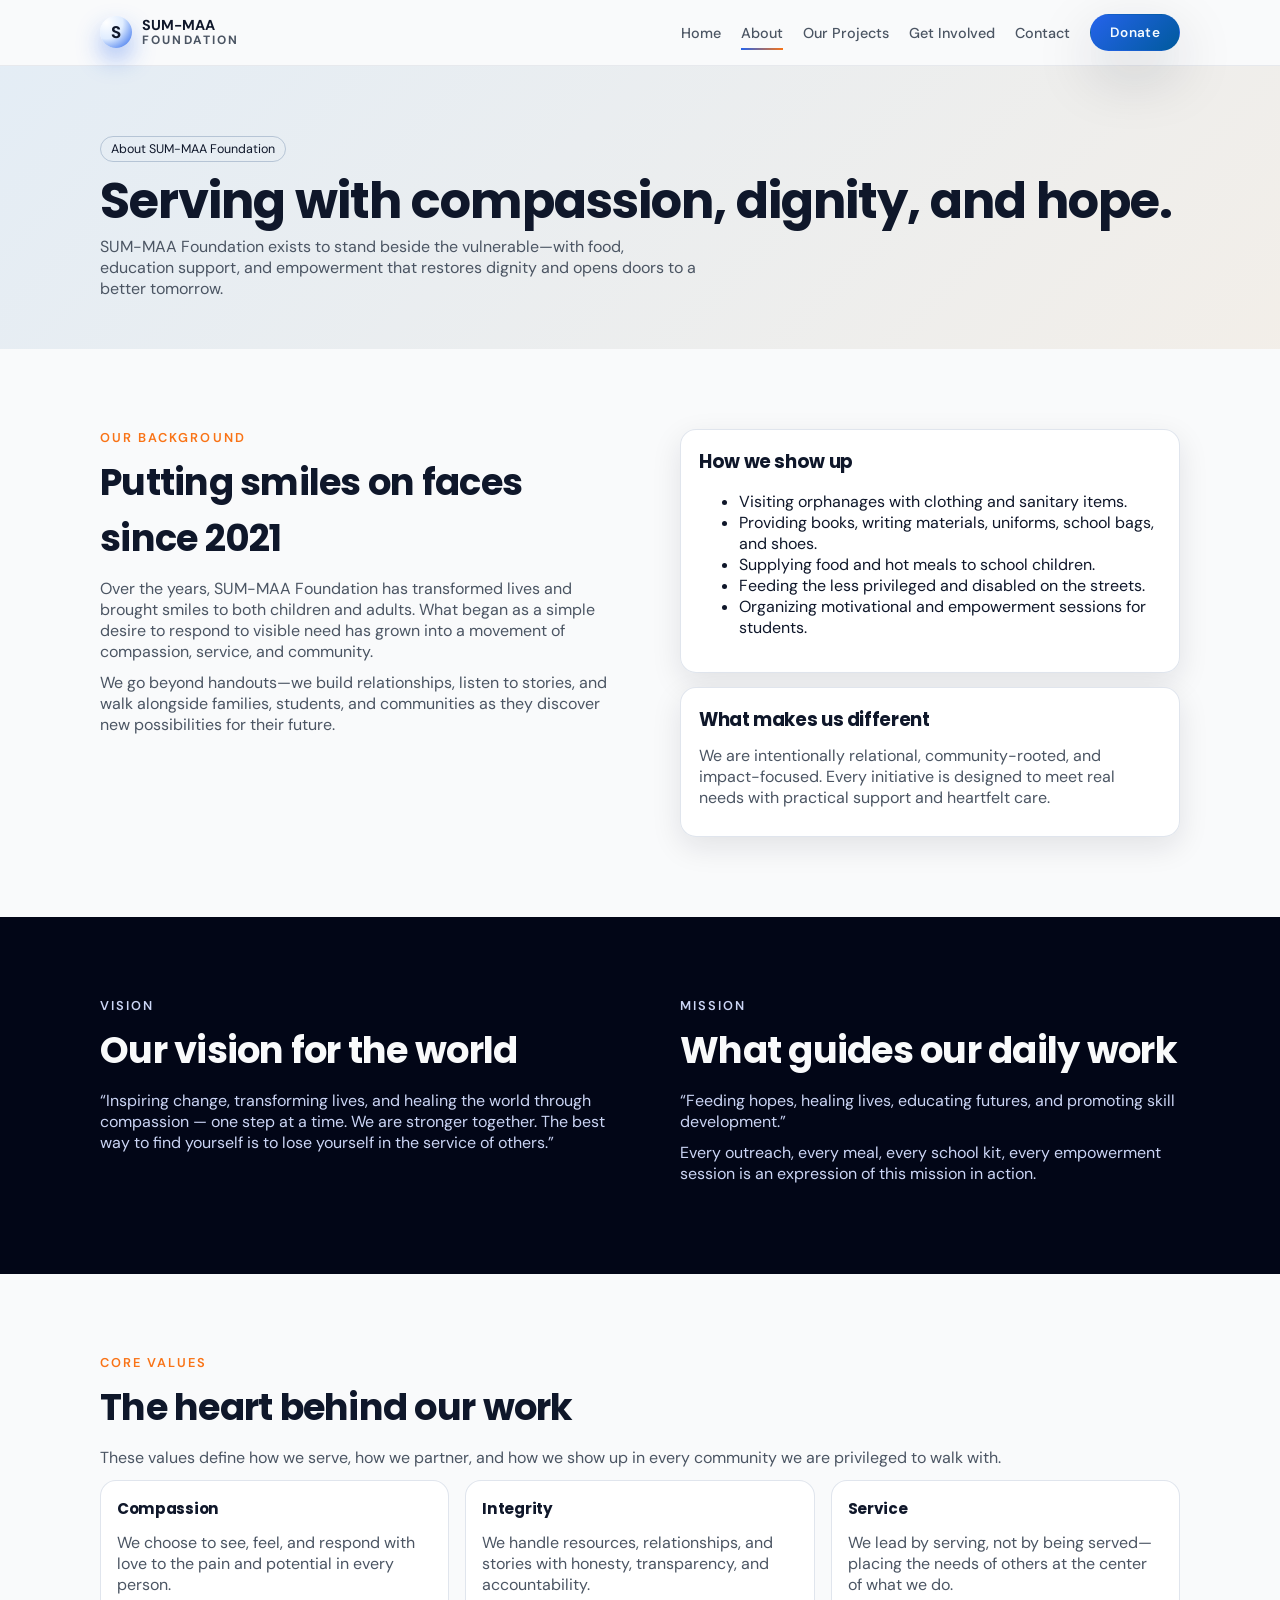
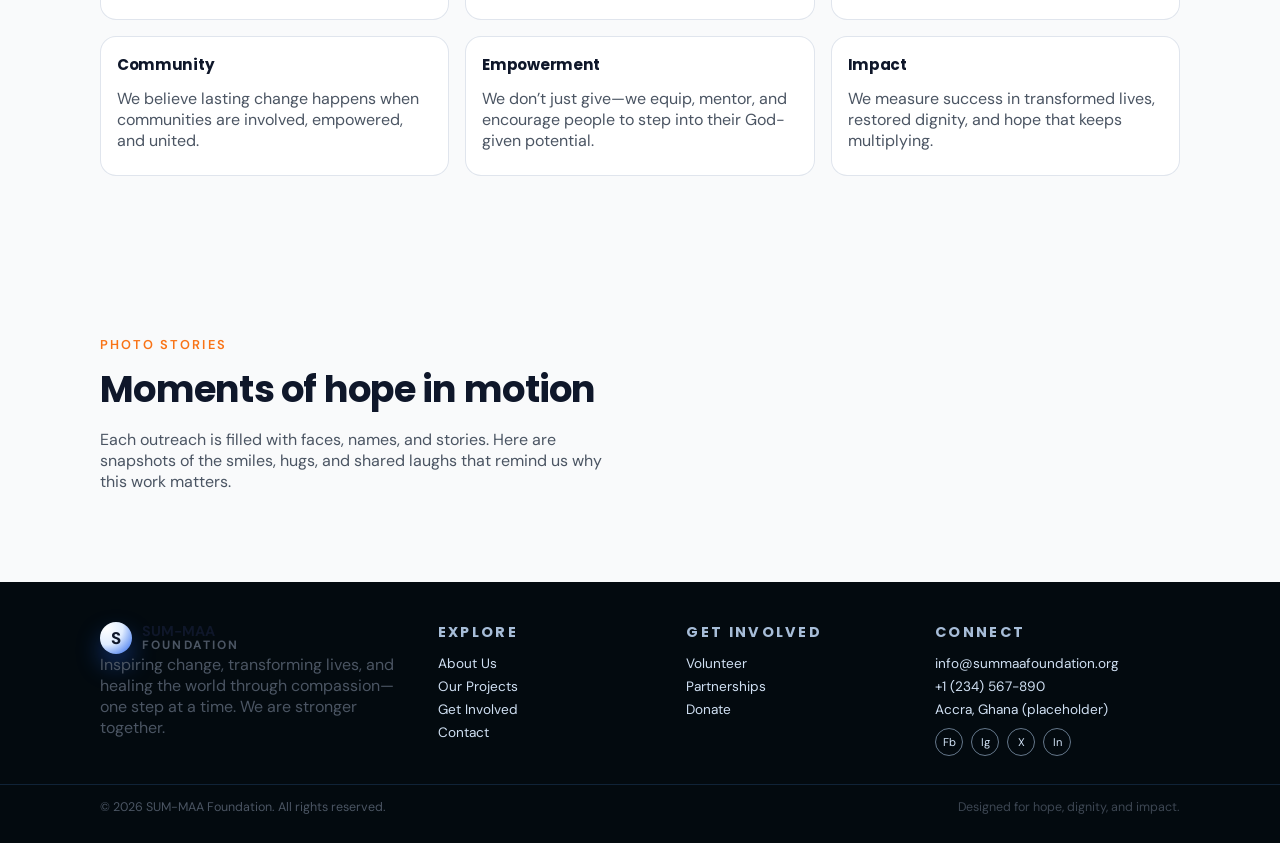
==== about.html @ 635be037 "Initial commit: SUM-MAA Foundation static site. Made-with: Cursor" ====
<!DOCTYPE html>
<html lang="en">
  <head>
    <meta charset="UTF-8" />
    <meta name="viewport" content="width=device-width, initial-scale=1.0" />
    <title>About Us | SUM-MAA Foundation</title>
    <meta
      name="description"
      content="Learn about SUM-MAA Foundation’s story, vision, mission, and core values guiding our humanitarian work in communities."
    />
    <link rel="stylesheet" href="assets/css/styles.css" />
    <link rel="preconnect" href="https://fonts.googleapis.com" />
    <link rel="preconnect" href="https://fonts.gstatic.com" crossorigin />
    <link
      href="https://fonts.googleapis.com/css2?family=Poppins:wght@300;400;500;600;700&family=DM+Sans:wght@300;400;500;600&display=swap"
      rel="stylesheet"
    />
  </head>
  <body>
    <header class="site-header">
      <div class="container header-container">
        <a href="index.html" class="logo">
          <span class="logo-mark">S</span>
          <span class="logo-text">
            SUM-MAA <span>Foundation</span>
          </span>
        </a>
        <nav class="main-nav" aria-label="Main navigation">
          <button class="nav-toggle" aria-label="Toggle navigation">
            <span></span><span></span><span></span>
          </button>
          <ul class="nav-links">
            <li><a href="index.html">Home</a></li>
            <li><a href="about.html" class="active">About</a></li>
            <li><a href="projects.html">Our Projects</a></li>
            <li><a href="get-involved.html">Get Involved</a></li>
            <li><a href="contact.html">Contact</a></li>
          </ul>
          <a href="get-involved.html#donate" class="btn btn-sm btn-primary">Donate</a>
        </nav>
      </div>
    </header>

    <main>
      <section class="page-hero">
        <div class="container">
          <div class="pill-meta">About SUM-MAA Foundation</div>
          <h1>Serving with compassion, dignity, and hope.</h1>
          <p>
            SUM-MAA Foundation exists to stand beside the vulnerable—with food, education support, and empowerment that
            restores dignity and opens doors to a better tomorrow.
          </p>
        </div>
      </section>

      <section class="section section-light">
        <div class="container split">
          <div class="split-text">
            <p class="eyebrow">Our Background</p>
            <h2>Putting smiles on faces since 2021</h2>
            <p>
              Over the years, SUM-MAA Foundation has transformed lives and brought smiles to both children and adults.
              What began as a simple desire to respond to visible need has grown into a movement of compassion, service,
              and community.
            </p>
            <p>
              We go beyond handouts—we build relationships, listen to stories, and walk alongside families, students,
              and communities as they discover new possibilities for their future.
            </p>
          </div>
          <div class="split-cards">
            <article class="info-card">
              <h3>How we show up</h3>
              <ul>
                <li>Visiting orphanages with clothing and sanitary items.</li>
                <li>Providing books, writing materials, uniforms, school bags, and shoes.</li>
                <li>Supplying food and hot meals to school children.</li>
                <li>Feeding the less privileged and disabled on the streets.</li>
                <li>Organizing motivational and empowerment sessions for students.</li>
              </ul>
            </article>
            <article class="info-card">
              <h3>What makes us different</h3>
              <p>
                We are intentionally relational, community-rooted, and impact-focused. Every initiative is designed to
                meet real needs with practical support and heartfelt care.
              </p>
            </article>
          </div>
        </div>
      </section>

      <section class="section section-dark">
        <div class="container split">
          <div class="split-text">
            <p class="eyebrow">Vision</p>
            <h2>Our vision for the world</h2>
            <p>
              “Inspiring change, transforming lives, and healing the world through compassion — one step at a time. We
              are stronger together. The best way to find yourself is to lose yourself in the service of others.”
            </p>
          </div>
          <div class="split-text">
            <p class="eyebrow">Mission</p>
            <h2>What guides our daily work</h2>
            <p>“Feeding hopes, healing lives, educating futures, and promoting skill development.”</p>
            <p>
              Every outreach, every meal, every school kit, every empowerment session is an expression of this mission
              in action.
            </p>
          </div>
        </div>
      </section>

      <section class="section section-light">
        <div class="container">
          <p class="eyebrow">Core Values</p>
          <h2>The heart behind our work</h2>
          <p>
            These values define how we serve, how we partner, and how we show up in every community we are privileged to
            walk with.
          </p>
          <div class="values-grid">
            <article class="value-card">
              <h3>Compassion</h3>
              <p>We choose to see, feel, and respond with love to the pain and potential in every person.</p>
            </article>
            <article class="value-card">
              <h3>Integrity</h3>
              <p>We handle resources, relationships, and stories with honesty, transparency, and accountability.</p>
            </article>
            <article class="value-card">
              <h3>Service</h3>
              <p>We lead by serving, not by being served—placing the needs of others at the center of what we do.</p>
            </article>
            <article class="value-card">
              <h3>Community</h3>
              <p>We believe lasting change happens when communities are involved, empowered, and united.</p>
            </article>
            <article class="value-card">
              <h3>Empowerment</h3>
              <p>We don’t just give—we equip, mentor, and encourage people to step into their God-given potential.</p>
            </article>
            <article class="value-card">
              <h3>Impact</h3>
              <p>We measure success in transformed lives, restored dignity, and hope that keeps multiplying.</p>
            </article>
          </div>
        </div>
      </section>

      <section class="section section-light">
        <div class="container split">
          <div class="split-text">
            <p class="eyebrow">Photo Stories</p>
            <h2>Moments of hope in motion</h2>
            <p>
              Each outreach is filled with faces, names, and stories. Here are snapshots of the smiles, hugs, and
              shared laughs that remind us why this work matters.
            </p>
          </div>
          <div class="gallery-grid">
            <div class="gallery-item"></div>
            <div class="gallery-item"></div>
            <div class="gallery-item"></div>
            <div class="gallery-item"></div>
          </div>
        </div>
      </section>
    </main>

    <footer class="site-footer">
      <div class="container footer-grid">
        <div class="footer-brand">
          <a href="index.html" class="logo">
            <span class="logo-mark">S</span>
            <span class="logo-text">
              SUM-MAA <span>Foundation</span>
            </span>
          </a>
          <p>
            Inspiring change, transforming lives, and healing the world through compassion—one step at a time. We are
            stronger together.
          </p>
        </div>
        <div class="footer-nav">
          <h3>Explore</h3>
          <ul>
            <li><a href="about.html">About Us</a></li>
            <li><a href="projects.html">Our Projects</a></li>
            <li><a href="get-involved.html">Get Involved</a></li>
            <li><a href="contact.html">Contact</a></li>
          </ul>
        </div>
        <div class="footer-nav">
          <h3>Get Involved</h3>
          <ul>
            <li><a href="get-involved.html#volunteer">Volunteer</a></li>
            <li><a href="get-involved.html#partner">Partnerships</a></li>
            <li><a href="get-involved.html#donate">Donate</a></li>
          </ul>
        </div>
        <div class="footer-contact">
          <h3>Connect</h3>
          <ul>
            <li><a href="mailto:info@summaafoundation.org">info@summaafoundation.org</a></li>
            <li><a href="tel:+1234567890">+1 (234) 567-890</a></li>
            <li>Accra, Ghana (placeholder)</li>
          </ul>
          <div class="footer-social">
            <a href="#" aria-label="Facebook">Fb</a>
            <a href="#" aria-label="Instagram">Ig</a>
            <a href="#" aria-label="Twitter / X">X</a>
            <a href="#" aria-label="LinkedIn">In</a>
          </div>
        </div>
      </div>
      <div class="footer-bottom">
        <div class="container footer-bottom-inner">
          <p>&copy; <span id="year"></span> SUM-MAA Foundation. All rights reserved.</p>
          <p class="footer-small">Designed for hope, dignity, and impact.</p>
        </div>
      </div>
    </footer>

    <script src="assets/js/main.js"></script>
  </body>
  </html>
---- assets/css/styles.css ----
:root {
  --color-bg: #f9fafb;
  --color-bg-alt: #ffffff;
  --color-bg-dark: #020617;
  --color-bg-soft: #fef9f3;
  --color-primary: #2563eb;
  --color-primary-soft: #dbeafe;
  --color-accent: #f97316;
  --color-accent-soft: #ffedd5;
  --color-earth: #9a6b35;
  --color-text: #0f172a;
  --color-text-soft: #4b5563;
  --color-border: #e5e7eb;
  --radius-lg: 16px;
  --radius-md: 10px;
  --radius-pill: 999px;
  --shadow-soft: 0 22px 60px rgba(15, 23, 42, 0.18);
  --shadow-subtle: 0 10px 30px rgba(15, 23, 42, 0.1);
  --max-width: 1120px;
  --transition-fast: 180ms ease-out;
  --transition-med: 240ms ease;
}

*,
*::before,
*::after {
  box-sizing: border-box;
}

html,
body {
  margin: 0;
  padding: 0;
}

body {
  font-family: "DM Sans", system-ui, -apple-system, BlinkMacSystemFont, "Segoe UI", sans-serif;
  color: var(--color-text);
  background: var(--color-bg);
  -webkit-font-smoothing: antialiased;
}

img {
  max-width: 100%;
  display: block;
}

a {
  color: inherit;
  text-decoration: none;
}

a:hover {
  text-decoration: none;
}

.sr-only {
  position: absolute;
  width: 1px;
  height: 1px;
  padding: 0;
  margin: -1px;
  overflow: hidden;
  clip: rect(0, 0, 0, 0);
  white-space: nowrap;
  border: 0;
}

.container {
  width: 100%;
  max-width: var(--max-width);
  margin: 0 auto;
  padding: 0 20px;
}

.section {
  padding: 80px 0;
}

.section-light {
  background: transparent;
}

.section-dark {
  background: #020617;
  color: #f9fafb;
}

.section-gradient {
  background: radial-gradient(circle at top left, #1d4ed8 0, #2563eb 30%, #f97316 80%);
  color: #f9fafb;
}

.section-header,
.section-header-centered {
  display: flex;
  justify-content: space-between;
  align-items: flex-end;
  gap: 24px;
  margin-bottom: 36px;
}

.section-header-centered {
  flex-direction: column;
  align-items: center;
  text-align: center;
}

h1,
h2,
h3,
h4 {
  font-family: "Poppins", system-ui, -apple-system, BlinkMacSystemFont, "Segoe UI", sans-serif;
  margin: 0 0 12px;
  letter-spacing: -0.02em;
}

h1 {
  font-size: clamp(2.4rem, 4vw, 3.1rem);
  line-height: 1.1;
}

h2 {
  font-size: clamp(1.9rem, 3vw, 2.3rem);
}

h3 {
  font-size: 1.15rem;
}

p {
  margin: 0 0 10px;
  color: var(--color-text-soft);
}

.section-dark p,
.section-gradient p {
  color: #cbd5f5;
}

.eyebrow {
  font-size: 0.8rem;
  text-transform: uppercase;
  letter-spacing: 0.16em;
  font-weight: 600;
  color: var(--color-accent);
  margin-bottom: 8px;
}

.btn {
  display: inline-flex;
  align-items: center;
  justify-content: center;
  padding: 0.85rem 1.6rem;
  border-radius: var(--radius-pill);
  border: 1px solid transparent;
  font-size: 0.95rem;
  font-weight: 600;
  letter-spacing: 0.02em;
  cursor: pointer;
  transition: transform var(--transition-fast), box-shadow var(--transition-fast), background-color var(--transition-fast),
    color var(--transition-fast), border-color var(--transition-fast);
  white-space: nowrap;
}

.btn-sm {
  padding: 0.55rem 1.2rem;
  font-size: 0.85rem;
}

.btn-primary {
  background: linear-gradient(135deg, var(--color-primary), #005a9d);
  color: #f5fbff;
  box-shadow: var(--shadow-soft);
}

.btn-primary:hover {
  transform: translateY(-1px);
  box-shadow: 0 20px 40px rgba(11, 36, 59, 0.45);
}

.btn-outline {
  background: rgba(255, 255, 255, 0.1);
  border-color: rgba(255, 255, 255, 0.6);
  color: #f7fbff;
}

.btn-outline:hover {
  background: rgba(255, 255, 255, 0.22);
}

.btn-link {
  display: inline-flex;
  align-items: center;
  gap: 6px;
  font-weight: 600;
  font-size: 0.95rem;
  color: var(--color-primary);
  position: relative;
}

.btn-link::after {
  content: "";
  position: absolute;
  left: 0;
  bottom: -3px;
  width: 0;
  height: 2px;
  background: linear-gradient(90deg, var(--color-primary), var(--color-accent));
  transition: width var(--transition-med);
}

.btn-link:hover::after {
  width: 100%;
}

.btn-link:hover {
  color: #16528c;
}

.site-header {
  position: sticky;
  top: 0;
  z-index: 40;
  backdrop-filter: blur(16px);
  background: rgba(249, 250, 251, 0.9);
  border-bottom: 1px solid rgba(229, 231, 235, 0.9);
}

.header-container {
  display: flex;
  align-items: center;
  justify-content: space-between;
  padding: 14px 20px;
}

.logo {
  display: inline-flex;
  align-items: center;
  gap: 10px;
  font-weight: 700;
  color: var(--color-text);
}

.logo-mark {
  width: 32px;
  height: 32px;
  border-radius: 999px;
  background: radial-gradient(circle at 20% 20%, #ffffff 0, #e0edff 45%, #2563eb 100%);
  display: inline-flex;
  align-items: center;
  justify-content: center;
  font-weight: 800;
  color: #0f172a;
  font-size: 1.05rem;
  box-shadow: 0 12px 24px rgba(37, 99, 235, 0.4);
}

.logo-text {
  display: inline-flex;
  flex-direction: column;
  font-size: 0.9rem;
  line-height: 1.1;
}

.logo-text span:last-child {
  font-size: 0.75rem;
  text-transform: uppercase;
  letter-spacing: 0.18em;
  color: var(--color-text-soft);
}

.main-nav {
  display: flex;
  align-items: center;
  gap: 20px;
}

.nav-links {
  display: flex;
  align-items: center;
  gap: 20px;
  padding: 0;
  margin: 0;
  list-style: none;
}

.nav-links a {
  font-size: 0.9rem;
  font-weight: 500;
  color: var(--color-text-soft);
  padding: 8px 0;
  position: relative;
}

.nav-links a:hover {
  color: var(--color-text);
}

.nav-links a::after {
  content: "";
  position: absolute;
  left: 0;
  bottom: 0;
  width: 0;
  height: 2px;
  background: linear-gradient(90deg, var(--color-primary), var(--color-accent));
  transition: width var(--transition-med);
}

.nav-links a:hover::after,
.nav-links a.active::after {
  width: 100%;
}

.nav-toggle {
  display: none;
  flex-direction: column;
  justify-content: space-between;
  width: 26px;
  height: 18px;
  padding: 0;
  border: none;
  background: none;
  cursor: pointer;
}

.nav-toggle span {
  display: block;
  width: 100%;
  height: 2px;
  background: var(--color-text);
  border-radius: 999px;
  transition: transform var(--transition-fast), opacity var(--transition-fast), top var(--transition-fast),
    bottom var(--transition-fast);
}

.hero {
  position: relative;
  min-height: 82vh;
  display: flex;
  align-items: center;
  padding: 72px 0 80px;
  color: #f9fafb;
  overflow: hidden;
}

.hero::before {
  content: "";
  position: absolute;
  inset: 0;
  background:
    linear-gradient(120deg, rgba(15, 23, 42, 0.9) 0%, rgba(15, 23, 42, 0.7) 45%, rgba(15, 23, 42, 0.25) 80%),
    url("../../hero-main.jpg");
  background-size: cover;
  background-position: center;
  filter: saturate(1.04) contrast(1.02);
}

.hero-media {
  display: none;
}

.hero-content {
  position: relative;
  z-index: 1;
  display: flex;
  align-items: center;
}

.hero-text {
  max-width: 640px;
  padding: 12px 0;
}

.hero h1 {
  color: #f9fafb;
}

.hero-subtitle {
  font-size: 1.02rem;
  max-width: 540px;
  color: #e5e7eb;
}

.hero-actions {
  display: flex;
  flex-wrap: wrap;
  gap: 10px;
  margin: 22px 0 14px;
}

.hero-meta {
  font-size: 0.86rem;
  color: #e5e7eb;
}

.split {
  display: grid;
  grid-template-columns: minmax(0, 1.1fr) minmax(0, 1fr);
  gap: 30px;
  align-items: start;
}

.split-text {
  max-width: 520px;
}

.split-cards {
  display: grid;
  gap: 14px;
}

.info-card,
.testimonial-card,
.project-card,
.story-card,
.impact-card,
.work-card,
.event-card,
.contact-card {
  background: rgba(255, 255, 255, 0.98);
  border-radius: var(--radius-lg);
  padding: 18px 18px 18px;
  border: 1px solid rgba(221, 227, 236, 0.9);
  box-shadow: var(--shadow-subtle);
  position: relative;
  overflow: hidden;
}

.section-dark .testimonial-card,
.section-dark .contact-card {
  background: rgba(6, 21, 35, 0.96);
  border-color: rgba(92, 130, 168, 0.4);
  box-shadow: 0 20px 50px rgba(0, 0, 0, 0.7);
}

.impact {
  position: relative;
}

.impact::before {
  content: "";
  position: absolute;
  inset: 0;
  background: radial-gradient(circle at top, rgba(255, 255, 255, 0.1), transparent 55%);
}

.impact-grid {
  display: grid;
  grid-template-columns: repeat(4, minmax(0, 1fr));
  gap: 18px;
  position: relative;
  z-index: 1;
}

.impact-card {
  text-align: left;
  background: linear-gradient(160deg, rgba(9, 46, 80, 0.9), rgba(19, 75, 126, 0.9));
  border-color: rgba(161, 205, 255, 0.4);
}

.impact-number {
  display: block;
  font-size: 1.7rem;
  font-weight: 700;
  color: #ffffff;
}

.impact-label {
  font-size: 0.9rem;
  color: #c7e0ff;
}

.work-grid {
  display: grid;
  grid-template-columns: repeat(4, minmax(0, 1fr));
  gap: 18px;
}

.work-card {
  padding: 0;
  display: flex;
  flex-direction: column;
  overflow: hidden;
}

.work-image {
  height: 150px;
  background-size: cover;
  background-position: center;
}

.work-image-1 {
  background-image: url("../../orphanage-outreach.jpg");
}

.work-image-2 {
  background-image: url("../../school-supplies.jpg");
}

.work-image-3 {
  background-image: url("../../street-feeding.jpg");
}

.work-image-4 {
  background-image: url("../../youth-empowerment.jpg");
}

.work-body {
  padding: 16px 16px 18px;
}

.cta {
  position: relative;
}

.cta::before {
  content: "";
  position: absolute;
  inset: 0;
  background: radial-gradient(circle at top left, rgba(255, 255, 255, 0.12), transparent 65%);
  pointer-events: none;
}

.cta-inner {
  position: relative;
  display: flex;
  justify-content: space-between;
  align-items: center;
  gap: 24px;
}

.cta-actions {
  display: flex;
  flex-wrap: wrap;
  gap: 12px;
}

.cards-grid-3 {
  display: grid;
  grid-template-columns: repeat(3, minmax(0, 1fr));
  gap: 18px;
}

.story-card {
  min-height: 190px;
}

.story-tag {
  display: inline-flex;
  padding: 4px 10px;
  border-radius: var(--radius-pill);
  background: var(--color-primary-soft);
  color: #104377;
  font-size: 0.75rem;
  font-weight: 600;
  margin-bottom: 10px;
}

.newsletter-form {
  display: flex;
  flex-wrap: wrap;
  gap: 10px;
  margin: 14px 0 6px;
}

.newsletter-form input[type="email"],
.contact-form input,
.contact-form textarea,
.volunteer-form input,
.volunteer-form select,
.volunteer-form textarea,
.donation-options input,
.donation-options select {
  flex: 1 1 210px;
  padding: 0.85rem 1rem;
  border-radius: 999px;
  border: 1px solid rgba(182, 199, 219, 0.9);
  font-family: inherit;
  font-size: 0.92rem;
  outline: none;
  transition: border-color var(--transition-fast), box-shadow var(--transition-fast), background-color var(--transition-fast);
  background: rgba(255, 255, 255, 0.98);
}

.section-dark .newsletter-form input[type="email"],
.section-dark .contact-form input,
.section-dark .contact-form textarea {
  background: rgba(6, 21, 35, 0.98);
  border-color: rgba(120, 154, 190, 0.7);
  color: #e9f3ff;
}

.newsletter-form input:focus,
.contact-form input:focus,
.contact-form textarea:focus,
.volunteer-form input:focus,
.volunteer-form select:focus,
.volunteer-form textarea:focus {
  border-color: var(--color-primary);
  box-shadow: 0 0 0 1px rgba(42, 122, 195, 0.5);
}

.newsletter-note {
  font-size: 0.8rem;
}

.quote {
  font-size: 0.93rem;
  line-height: 1.5;
}

.quote-meta {
  font-size: 0.8rem;
  text-transform: uppercase;
  letter-spacing: 0.12em;
  color: #9fb9d9;
  margin-top: 12px;
}

.site-footer {
  background: #030a0f;
  color: #e2edf7;
  padding-top: 40px;
}

.footer-grid {
  display: grid;
  grid-template-columns: 1.4fr 1fr 1fr 1.1fr;
  gap: 26px;
  padding-bottom: 28px;
}

.footer-nav h3,
.footer-contact h3 {
  font-size: 0.9rem;
  text-transform: uppercase;
  letter-spacing: 0.16em;
  color: #a7bdd8;
  margin-bottom: 12px;
}

.footer-nav ul,
.footer-contact ul {
  list-style: none;
  padding: 0;
  margin: 0;
}

.footer-nav li,
.footer-contact li {
  font-size: 0.85rem;
  margin-bottom: 6px;
  color: #d0e0f3;
}

.footer-nav a,
.footer-contact a {
  color: inherit;
}

.footer-nav a:hover,
.footer-contact a:hover {
  color: #ffffff;
}

.footer-social {
  display: flex;
  gap: 8px;
  margin-top: 10px;
}

.footer-social a {
  width: 28px;
  height: 28px;
  border-radius: 999px;
  border: 1px solid rgba(165, 192, 221, 0.6);
  display: inline-flex;
  align-items: center;
  justify-content: center;
  font-size: 0.7rem;
  color: #d3e4f8;
  transition: background-color var(--transition-fast), color var(--transition-fast), transform var(--transition-fast);
}

.footer-social a:hover {
  background: #2a7ac3;
  color: #f6fbff;
  transform: translateY(-1px);
}

.footer-bottom {
  border-top: 1px solid #102337;
  padding: 14px 0 18px;
}

.footer-bottom-inner {
  display: flex;
  justify-content: space-between;
  align-items: center;
  gap: 10px;
  font-size: 0.78rem;
  color: #7f94b0;
}

.footer-small {
  opacity: 0.8;
}

.page-hero {
  padding: 70px 0 40px;
  background: linear-gradient(135deg, rgba(42, 122, 195, 0.1), rgba(184, 135, 70, 0.1));
}

.page-hero h1 {
  margin-bottom: 8px;
}

.page-hero p {
  max-width: 600px;
}

.pill-meta {
  display: inline-flex;
  align-items: center;
  gap: 6px;
  padding: 4px 10px;
  border-radius: var(--radius-pill);
  border: 1px solid rgba(161, 180, 201, 0.7);
  font-size: 0.78rem;
  margin-bottom: 12px;
}

.values-grid {
  display: grid;
  grid-template-columns: repeat(3, minmax(0, 1fr));
  gap: 16px;
  margin-top: 12px;
}

.value-card {
  border-radius: var(--radius-lg);
  padding: 16px 16px 14px;
  border: 1px solid rgba(221, 227, 236, 0.9);
  background: rgba(255, 255, 255, 0.98);
}

.value-card h3 {
  font-size: 0.95rem;
}

.projects-grid {
  display: grid;
  grid-template-columns: repeat(3, minmax(0, 1fr));
  gap: 18px;
}

.project-card {
  display: flex;
  flex-direction: column;
}

.project-image {
  height: 160px;
  background-size: cover;
  background-position: center;
  border-radius: 14px;
  margin-bottom: 12px;
}

.project-meta {
  display: flex;
  flex-wrap: wrap;
  gap: 8px;
  font-size: 0.78rem;
  color: var(--color-text-soft);
  margin-bottom: 6px;
}

.badge {
  display: inline-flex;
  align-items: center;
  padding: 3px 9px;
  border-radius: var(--radius-pill);
  background: var(--color-primary-soft);
  color: #1a4f83;
  font-size: 0.75rem;
  font-weight: 600;
}

.badge-outline {
  background: transparent;
  border: 1px solid rgba(172, 193, 215, 0.9);
  color: var(--color-text-soft);
}

.impact-tag {
  font-size: 0.8rem;
  color: var(--color-text-soft);
  margin-top: 8px;
}

.gallery-grid {
  display: grid;
  grid-template-columns: repeat(4, minmax(0, 1fr));
  gap: 10px;
}

.gallery-item {
  border-radius: 14px;
  overflow: hidden;
  position: relative;
  background-size: cover;
  background-position: center;
  padding-bottom: 70%;
}

.gallery-item:nth-child(1) {
  background-image: url("../../gallery-1.jpg");
}

.gallery-item:nth-child(2) {
  background-image: url("../../gallery-2.jpg");
}

.gallery-item:nth-child(3) {
  background-image: url("../../gallery-3.jpg");
}

.gallery-item:nth-child(4) {
  background-image: url("../../gallery-4.jpg");
}

.gallery-item::after {
  content: "";
  position: absolute;
  inset: 0;
  background: linear-gradient(to top, rgba(0, 0, 0, 0.4), transparent 60%);
  opacity: 0;
  transition: opacity var(--transition-med);
}

.gallery-item:hover::after {
  opacity: 1;
}

.involved-grid {
  display: grid;
  grid-template-columns: 1.1fr 0.9fr;
  gap: 24px;
}

.contact-layout {
  display: grid;
  grid-template-columns: minmax(0, 1.1fr) minmax(0, 0.9fr);
  gap: 24px;
}

.contact-form,
.volunteer-form {
  display: grid;
  gap: 12px;
}

.field-row {
  display: grid;
  grid-template-columns: repeat(2, minmax(0, 1fr));
  gap: 10px;
}

textarea {
  min-height: 120px;
  resize: vertical;
  border-radius: 18px;
}

label {
  display: block;
  font-size: 0.8rem;
  font-weight: 500;
  margin-bottom: 4px;
  color: var(--color-text-soft);
}

.donation-options {
  display: grid;
  gap: 10px;
}

.option-row {
  display: flex;
  flex-wrap: wrap;
  gap: 10px;
}

.option-row .btn {
  flex-shrink: 0;
}

.donation-methods {
  display: grid;
  grid-template-columns: repeat(2, minmax(0, 1fr));
  gap: 10px;
}

.method-card {
  border-radius: 16px;
  padding: 12px 14px;
  border: 1px dashed rgba(191, 206, 224, 0.9);
  background: rgba(255, 255, 255, 0.98);
  font-size: 0.86rem;
}

.event-meta {
  font-size: 0.8rem;
  color: var(--color-text-soft);
  margin-bottom: 6px;
}

.badge-event {
  background: rgba(243, 163, 92, 0.16);
  color: #b86b24;
}

.map-embed {
  border-radius: 18px;
  overflow: hidden;
  box-shadow: var(--shadow-subtle);
  background: #dde6f2;
}

.map-embed iframe {
  width: 100%;
  min-height: 260px;
  border: 0;
}

.fade-in {
  opacity: 0;
  transform: translateY(18px);
  transition: opacity 420ms ease, transform 420ms ease;
}

.fade-in.is-visible {
  opacity: 1;
  transform: translateY(0);
}

@media (max-width: 960px) {
  .hero {
    grid-template-columns: minmax(0, 1fr);
    padding-top: 18px;
  }

  .hero-media {
    display: block;
    order: 2;
    min-height: 210px;
    margin-top: 18px;
  }

  .hero-content {
    order: 1;
  }

  .work-grid {
    grid-template-columns: repeat(2, minmax(0, 1fr));
  }

  .impact-grid {
    grid-template-columns: repeat(2, minmax(0, 1fr));
  }

  .cards-grid-3,
  .projects-grid {
    grid-template-columns: repeat(2, minmax(0, 1fr));
  }

  .values-grid {
    grid-template-columns: repeat(2, minmax(0, 1fr));
  }

  .footer-grid {
    grid-template-columns: repeat(2, minmax(0, 1fr));
  }

  .contact-layout,
  .involved-grid {
    grid-template-columns: minmax(0, 1fr);
  }

  .gallery-grid {
    grid-template-columns: repeat(3, minmax(0, 1fr));
  }
}

@media (max-width: 768px) {
  .header-container {
    padding-inline: 16px;
  }

  .nav-toggle {
    display: flex;
  }

  .main-nav {
    align-items: center;
    gap: 12px;
  }

  .nav-links {
    position: absolute;
    right: 16px;
    top: 60px;
    flex-direction: column;
    align-items: flex-start;
    background: rgba(249, 250, 255, 0.98);
    border-radius: 18px;
    padding: 14px 16px;
    box-shadow: 0 18px 40px rgba(15, 35, 52, 0.18);
    border: 1px solid rgba(214, 223, 233, 0.9);
    min-width: 200px;
    opacity: 0;
    pointer-events: none;
    transform: translateY(-8px);
    transition: opacity var(--transition-fast), transform var(--transition-fast);
  }

  .nav-links.open {
    opacity: 1;
    pointer-events: auto;
    transform: translateY(0);
  }

  .main-nav .btn-sm {
    display: none;
  }

  .hero-text {
    max-width: 100%;
  }

  .split,
  .cta-inner {
    grid-template-columns: minmax(0, 1fr);
  }

  .cards-grid-3,
  .projects-grid {
    grid-template-columns: minmax(0, 1fr);
  }

  .impact-grid {
    grid-template-columns: minmax(0, 1fr);
  }

  .work-grid {
    grid-template-columns: minmax(0, 1fr);
  }

  .values-grid {
    grid-template-columns: minmax(0, 1fr);
  }

  .gallery-grid {
    grid-template-columns: repeat(2, minmax(0, 1fr));
  }

  .section {
    padding: 64px 0;
  }

  .footer-grid {
    grid-template-columns: minmax(0, 1fr);
  }

  .footer-bottom-inner {
    flex-direction: column;
    align-items: flex-start;
  }
}

@media (max-width: 520px) {
  .hero-actions {
    flex-direction: column;
    align-items: stretch;
  }

  .newsletter-form {
    flex-direction: column;
    align-items: stretch;
  }

  .field-row {
    grid-template-columns: minmax(0, 1fr);
  }

  .gallery-grid {
    grid-template-columns: minmax(0, 1fr);
  }
}
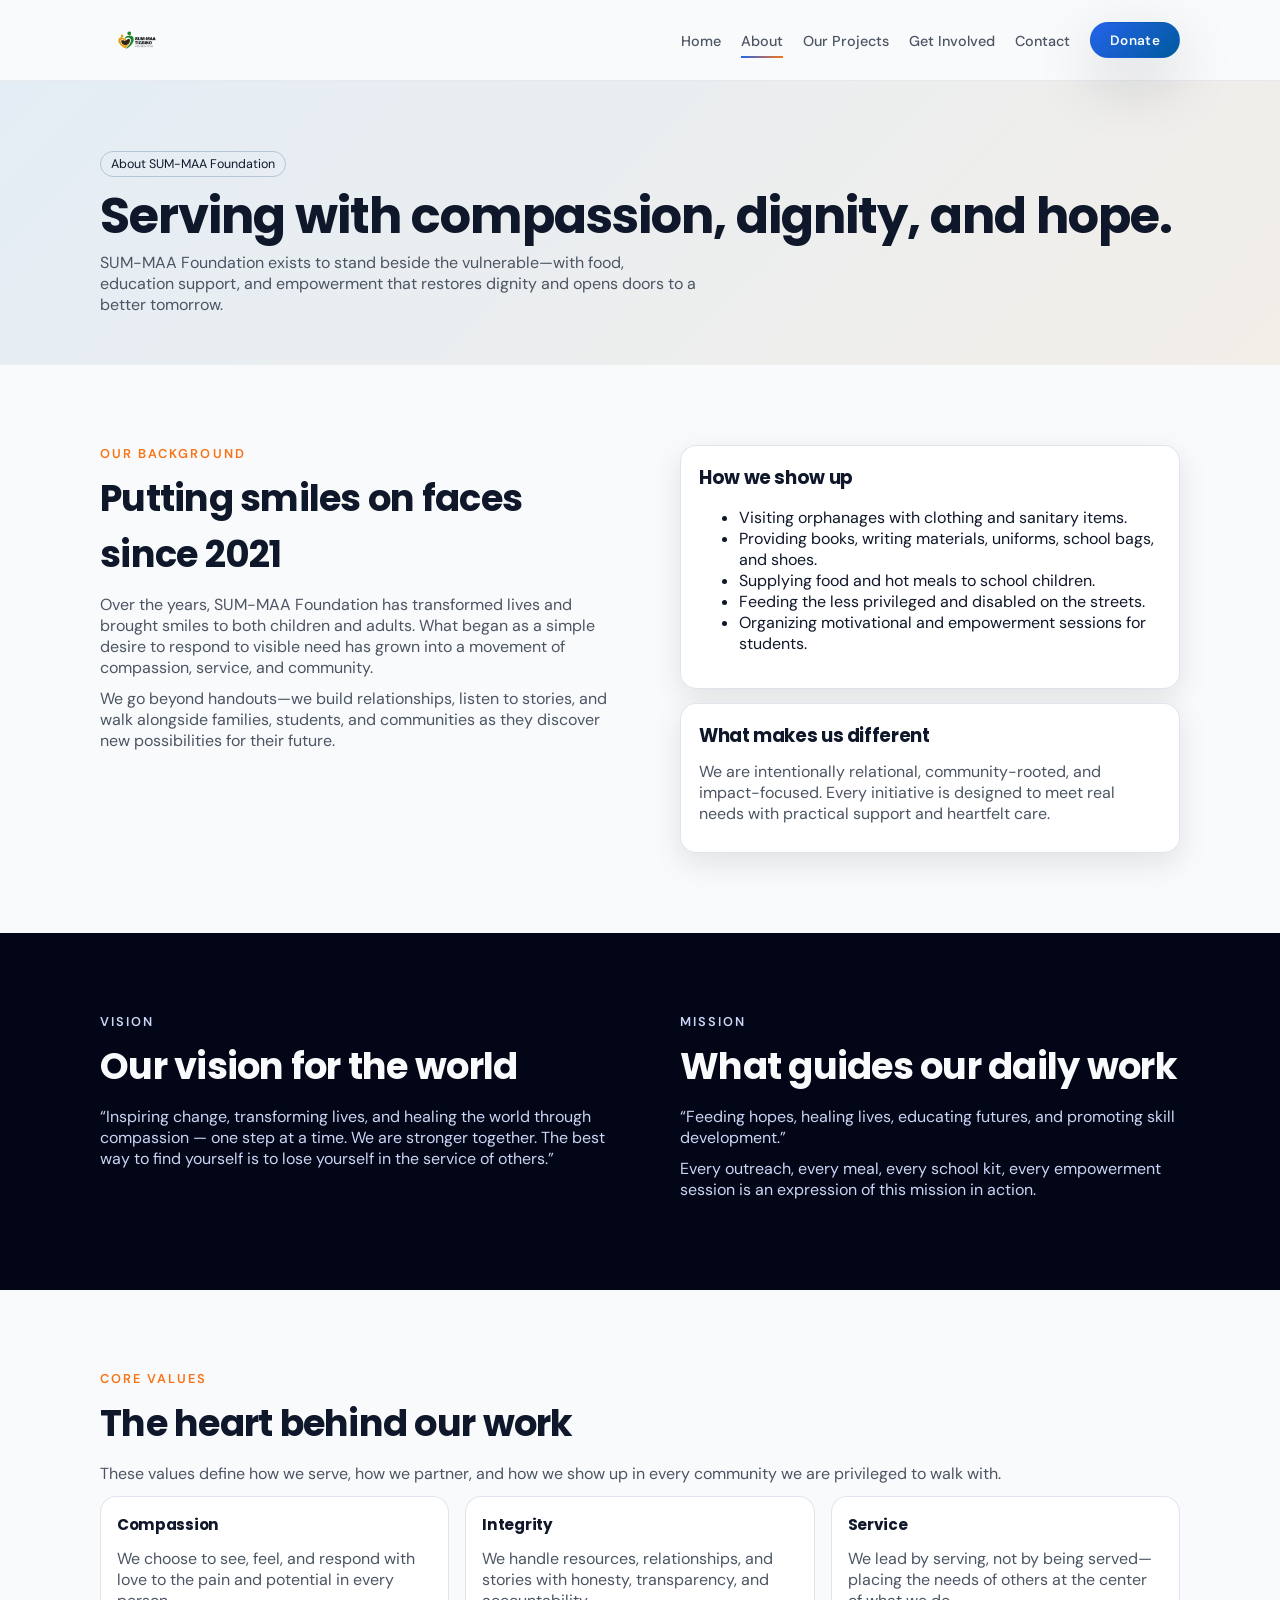
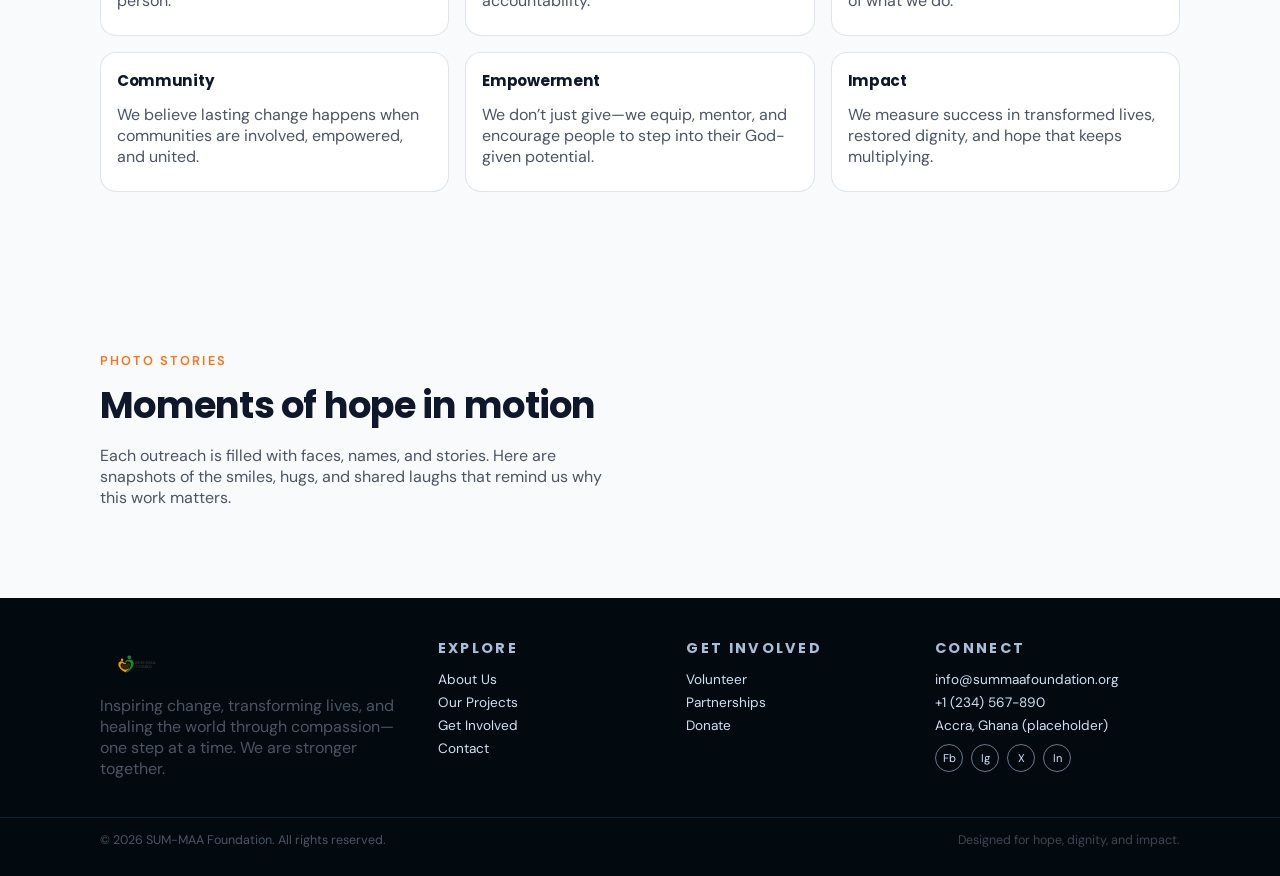
==== commit 87c95842: "Update logo to SUM-MAA Tigsiko Foundation image" ====
--- a/about.html
+++ b/about.html
@@ -20,10 +20,7 @@
     <header class="site-header">
       <div class="container header-container">
         <a href="index.html" class="logo">
-          <span class="logo-mark">S</span>
-          <span class="logo-text">
-            SUM-MAA <span>Foundation</span>
-          </span>
+          <img src="assets/images/logo.webp" alt="SUM-MAA Tigsiko Foundation" class="logo-img" />
         </a>
         <nav class="main-nav" aria-label="Main navigation">
           <button class="nav-toggle" aria-label="Toggle navigation">
@@ -173,10 +170,7 @@
       <div class="container footer-grid">
         <div class="footer-brand">
           <a href="index.html" class="logo">
-            <span class="logo-mark">S</span>
-            <span class="logo-text">
-              SUM-MAA <span>Foundation</span>
-            </span>
+            <img src="assets/images/logo.webp" alt="SUM-MAA Tigsiko Foundation" class="logo-img" />
           </a>
           <p>
             Inspiring change, transforming lives, and healing the world through compassion—one step at a time. We are
--- a/assets/css/styles.css
+++ b/assets/css/styles.css
@@ -237,37 +237,13 @@
 .logo {
   display: inline-flex;
   align-items: center;
-  gap: 10px;
-  font-weight: 700;
-  color: var(--color-text);
-}
-
-.logo-mark {
-  width: 32px;
-  height: 32px;
-  border-radius: 999px;
-  background: radial-gradient(circle at 20% 20%, #ffffff 0, #e0edff 45%, #2563eb 100%);
-  display: inline-flex;
-  align-items: center;
-  justify-content: center;
-  font-weight: 800;
-  color: #0f172a;
-  font-size: 1.05rem;
-  box-shadow: 0 12px 24px rgba(37, 99, 235, 0.4);
-}
-
-.logo-text {
-  display: inline-flex;
-  flex-direction: column;
-  font-size: 0.9rem;
-  line-height: 1.1;
-}
-
-.logo-text span:last-child {
-  font-size: 0.75rem;
-  text-transform: uppercase;
-  letter-spacing: 0.18em;
-  color: var(--color-text-soft);
+}
+
+.logo-img {
+  height: 52px;
+  width: auto;
+  display: block;
+  object-fit: contain;
 }
 
 .main-nav {
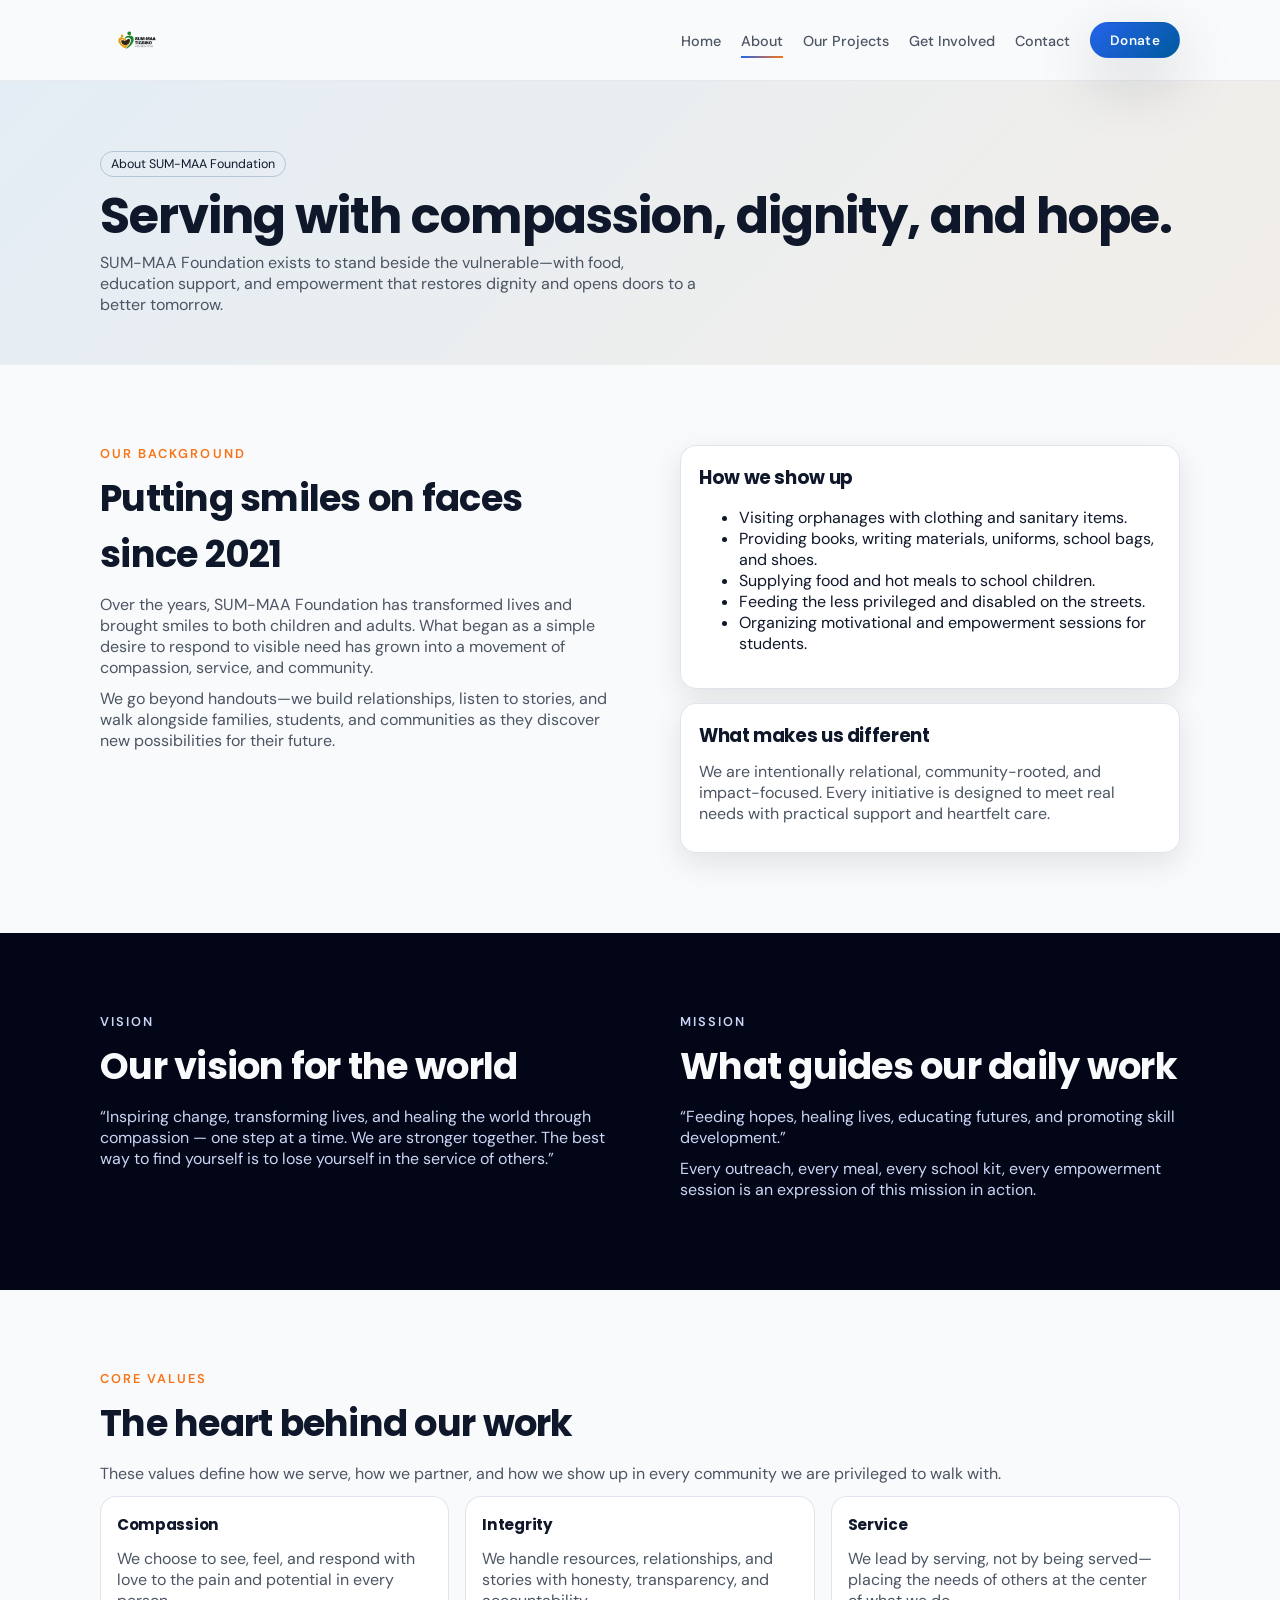
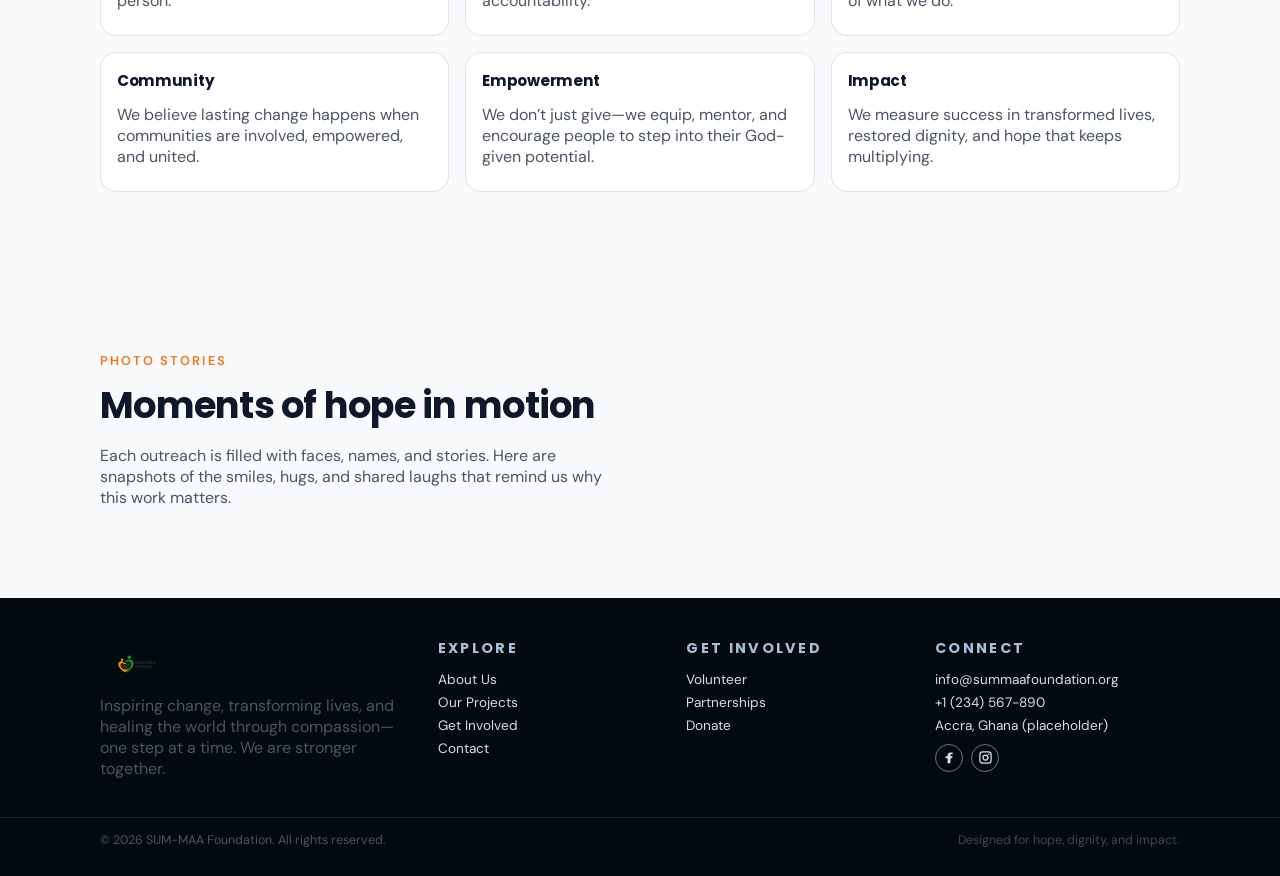
==== commit 3dd47390: "Add official Facebook and Instagram links" ====
--- a/about.html
+++ b/about.html
@@ -9,6 +9,11 @@
       content="Learn about SUM-MAA Foundation’s story, vision, mission, and core values guiding our humanitarian work in communities."
     />
     <link rel="stylesheet" href="assets/css/styles.css" />
+    <link rel="apple-touch-icon" sizes="180x180" href="apple-touch-icon.png" />
+    <link rel="icon" type="image/png" sizes="32x32" href="favicon-32x32.png" />
+    <link rel="icon" type="image/png" sizes="16x16" href="favicon-16x16.png" />
+    <link rel="manifest" href="site.webmanifest" />
+    <link rel="shortcut icon" href="favicon.ico" />
     <link rel="preconnect" href="https://fonts.googleapis.com" />
     <link rel="preconnect" href="https://fonts.gstatic.com" crossorigin />
     <link
@@ -201,11 +206,29 @@
             <li><a href="tel:+1234567890">+1 (234) 567-890</a></li>
             <li>Accra, Ghana (placeholder)</li>
           </ul>
-          <div class="footer-social">
-            <a href="#" aria-label="Facebook">Fb</a>
-            <a href="#" aria-label="Instagram">Ig</a>
-            <a href="#" aria-label="Twitter / X">X</a>
-            <a href="#" aria-label="LinkedIn">In</a>
+          <div class="footer-social" aria-label="Official social media accounts">
+            <a
+              class="social-link social-link-facebook"
+              href="https://www.facebook.com/share/194XN5wk9a/?mibextid=wwXIfr"
+              target="_blank"
+              rel="noopener noreferrer"
+              aria-label="Follow SUM-MAA Tigsiko Foundation on Facebook"
+              title="Follow us on Facebook"
+            >
+              <svg viewBox="0 0 24 24" aria-hidden="true" focusable="false"><path d="M13.5 21v-8h2.75l.5-3H13.5V8.1c0-.87.24-1.46 1.49-1.46H17V3.96c-.36-.05-1.58-.16-3.01-.16-2.98 0-5.02 1.82-5.02 5.15V10H5.6v3h3.37v8h4.53Z"/></svg>
+              <span class="sr-only">Facebook</span>
+            </a>
+            <a
+              class="social-link social-link-instagram"
+              href="https://www.instagram.com/sum_maa_foundation/"
+              target="_blank"
+              rel="noopener noreferrer"
+              aria-label="Follow SUM-MAA Foundation on Instagram"
+              title="Follow us on Instagram"
+            >
+              <svg viewBox="0 0 24 24" aria-hidden="true" focusable="false"><path d="M7.5 2h9A5.5 5.5 0 0 1 22 7.5v9a5.5 5.5 0 0 1-5.5 5.5h-9A5.5 5.5 0 0 1 2 16.5v-9A5.5 5.5 0 0 1 7.5 2Zm0 2A3.5 3.5 0 0 0 4 7.5v9A3.5 3.5 0 0 0 7.5 20h9a3.5 3.5 0 0 0 3.5-3.5v-9A3.5 3.5 0 0 0 16.5 4h-9Zm9.75 1.5a1.25 1.25 0 1 1 0 2.5 1.25 1.25 0 0 1 0-2.5ZM12 7a5 5 0 1 1 0 10 5 5 0 0 1 0-10Zm0 2a3 3 0 1 0 0 6 3 3 0 0 0 0-6Z"/></svg>
+              <span class="sr-only">Instagram</span>
+            </a>
           </div>
         </div>
       </div>
--- a/assets/css/styles.css
+++ b/assets/css/styles.css
@@ -666,6 +666,25 @@
   transform: translateY(-1px);
 }
 
+.footer-social svg {
+  width: 15px;
+  height: 15px;
+  fill: currentColor;
+}
+
+.footer-social a:focus-visible {
+  outline: 2px solid #ffffff;
+  outline-offset: 3px;
+}
+
+.footer-social .social-link-facebook:hover {
+  background: #1877f2;
+}
+
+.footer-social .social-link-instagram:hover {
+  background: linear-gradient(135deg, #833ab4, #fd1d1d 55%, #fcb045);
+}
+
 .footer-bottom {
   border-top: 1px solid #102337;
   padding: 14px 0 18px;
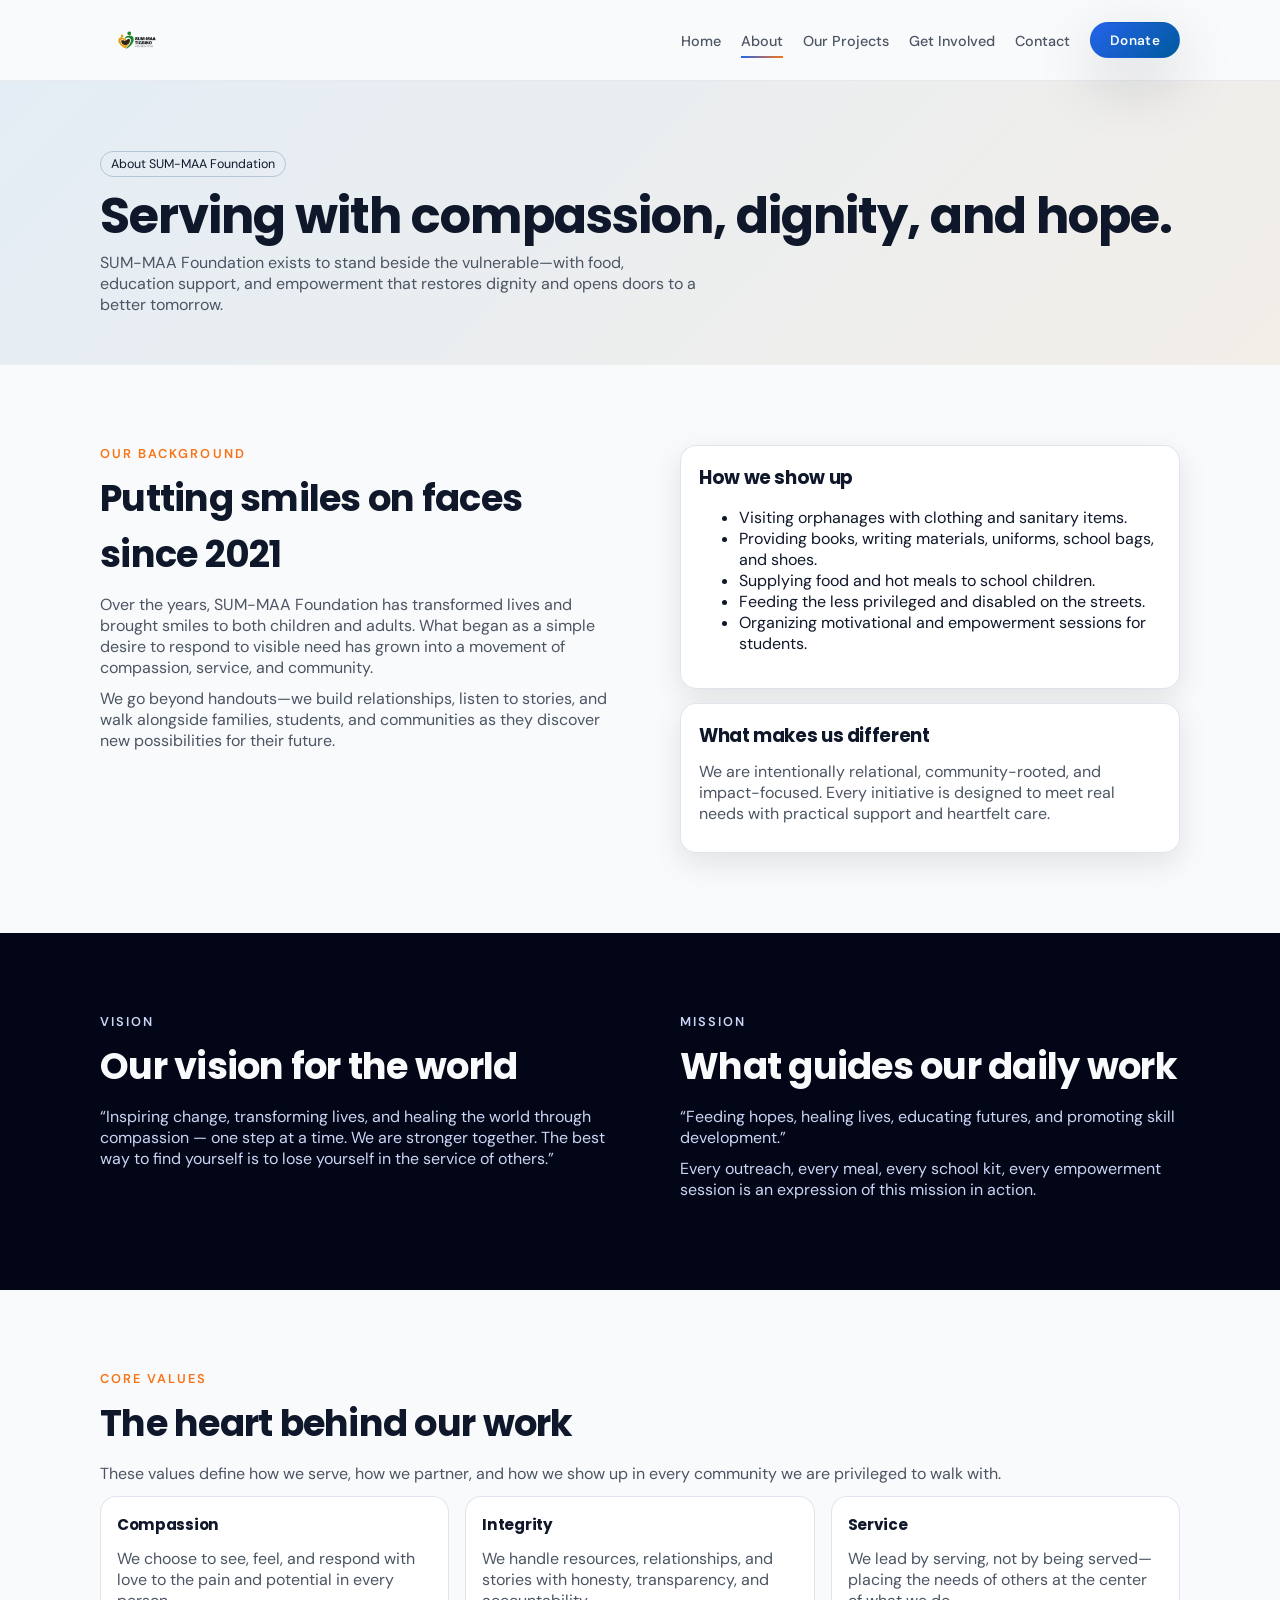
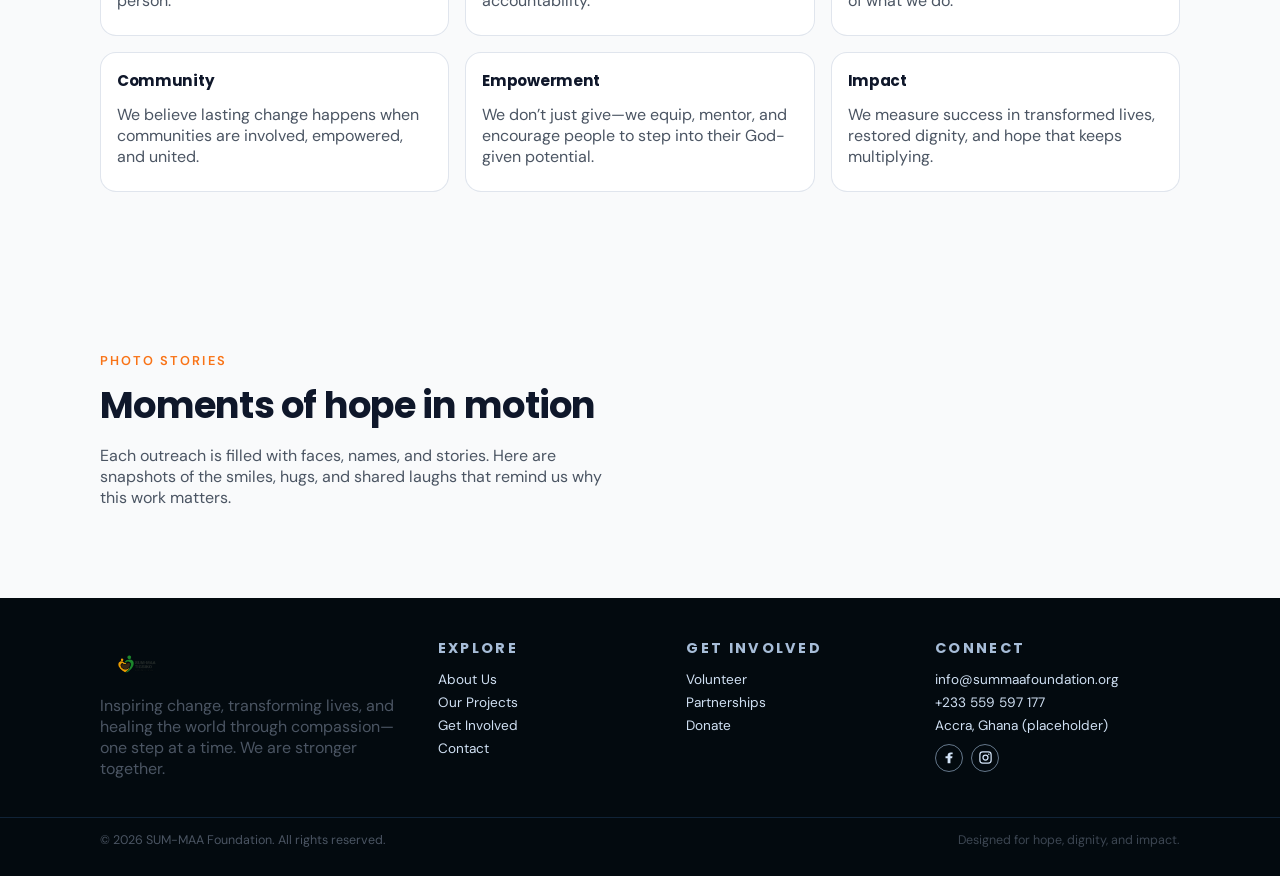
==== commit b6e2e5e1: "Update contact number and MTN Mobile Money details" ====
--- a/about.html
+++ b/about.html
@@ -203,7 +203,7 @@
           <h3>Connect</h3>
           <ul>
             <li><a href="mailto:info@summaafoundation.org">info@summaafoundation.org</a></li>
-            <li><a href="tel:+1234567890">+1 (234) 567-890</a></li>
+            <li><a href="tel:+233559597177">+233 559 597 177</a></li>
             <li>Accra, Ghana (placeholder)</li>
           </ul>
           <div class="footer-social" aria-label="Official social media accounts">
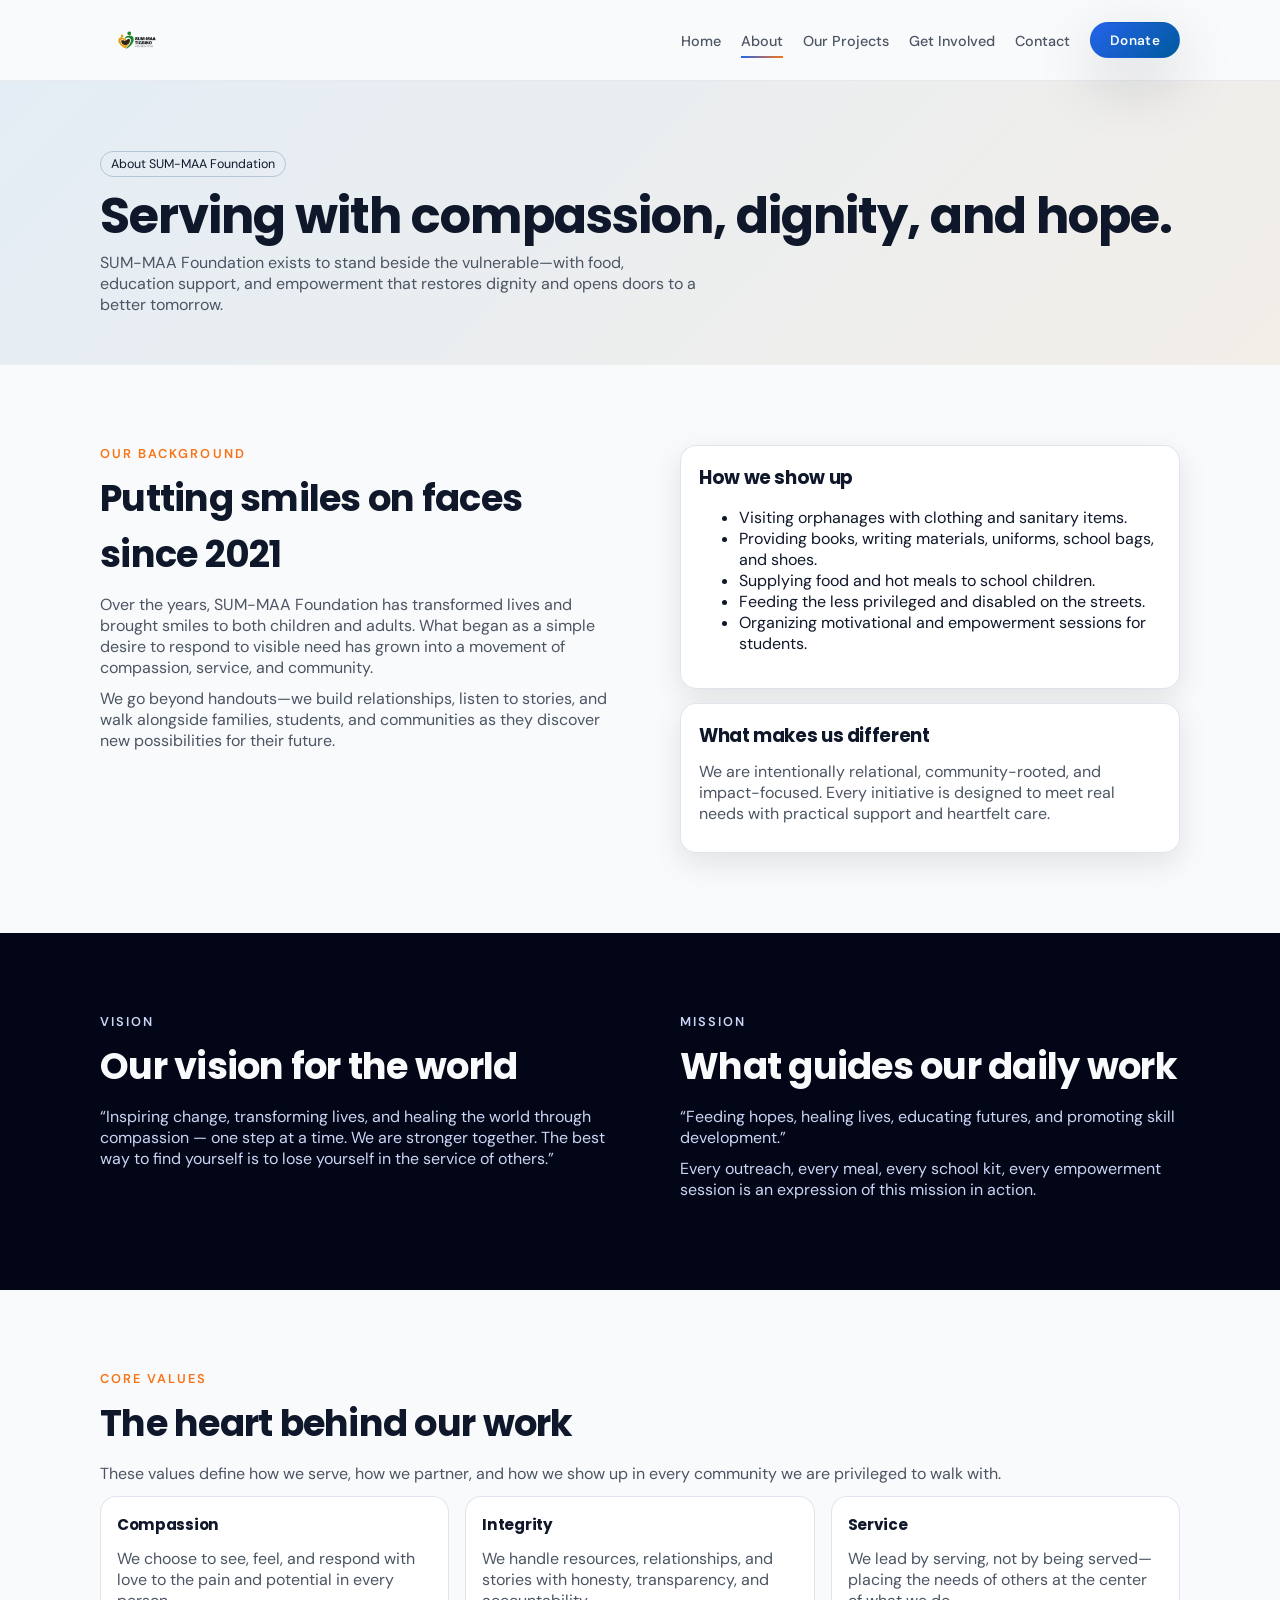
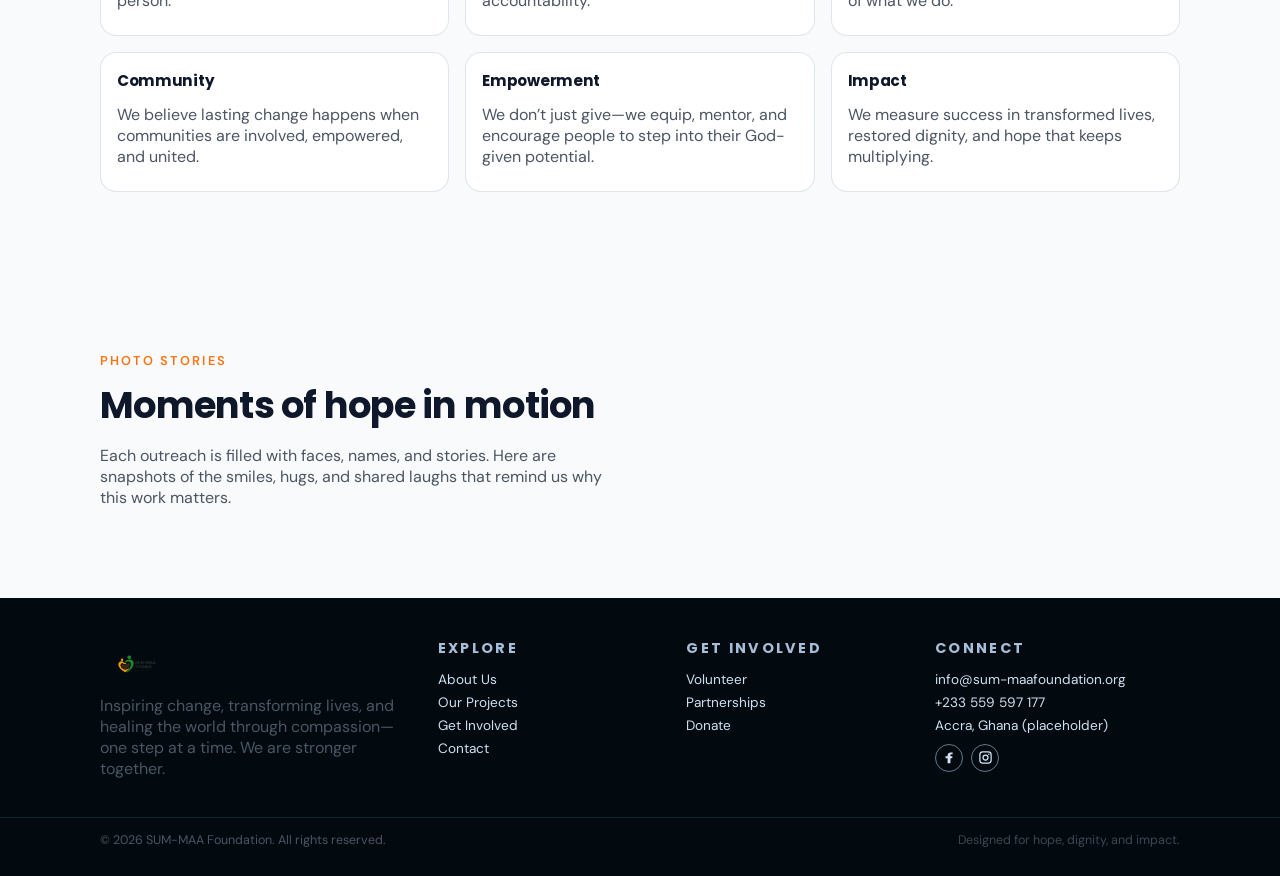
==== commit bda044bd: "Update public contact email address" ====
--- a/about.html
+++ b/about.html
@@ -202,7 +202,7 @@
         <div class="footer-contact">
           <h3>Connect</h3>
           <ul>
-            <li><a href="mailto:info@summaafoundation.org">info@summaafoundation.org</a></li>
+            <li><a href="mailto:info@sum-maafoundation.org">info@sum-maafoundation.org</a></li>
             <li><a href="tel:+233559597177">+233 559 597 177</a></li>
             <li>Accra, Ghana (placeholder)</li>
           </ul>
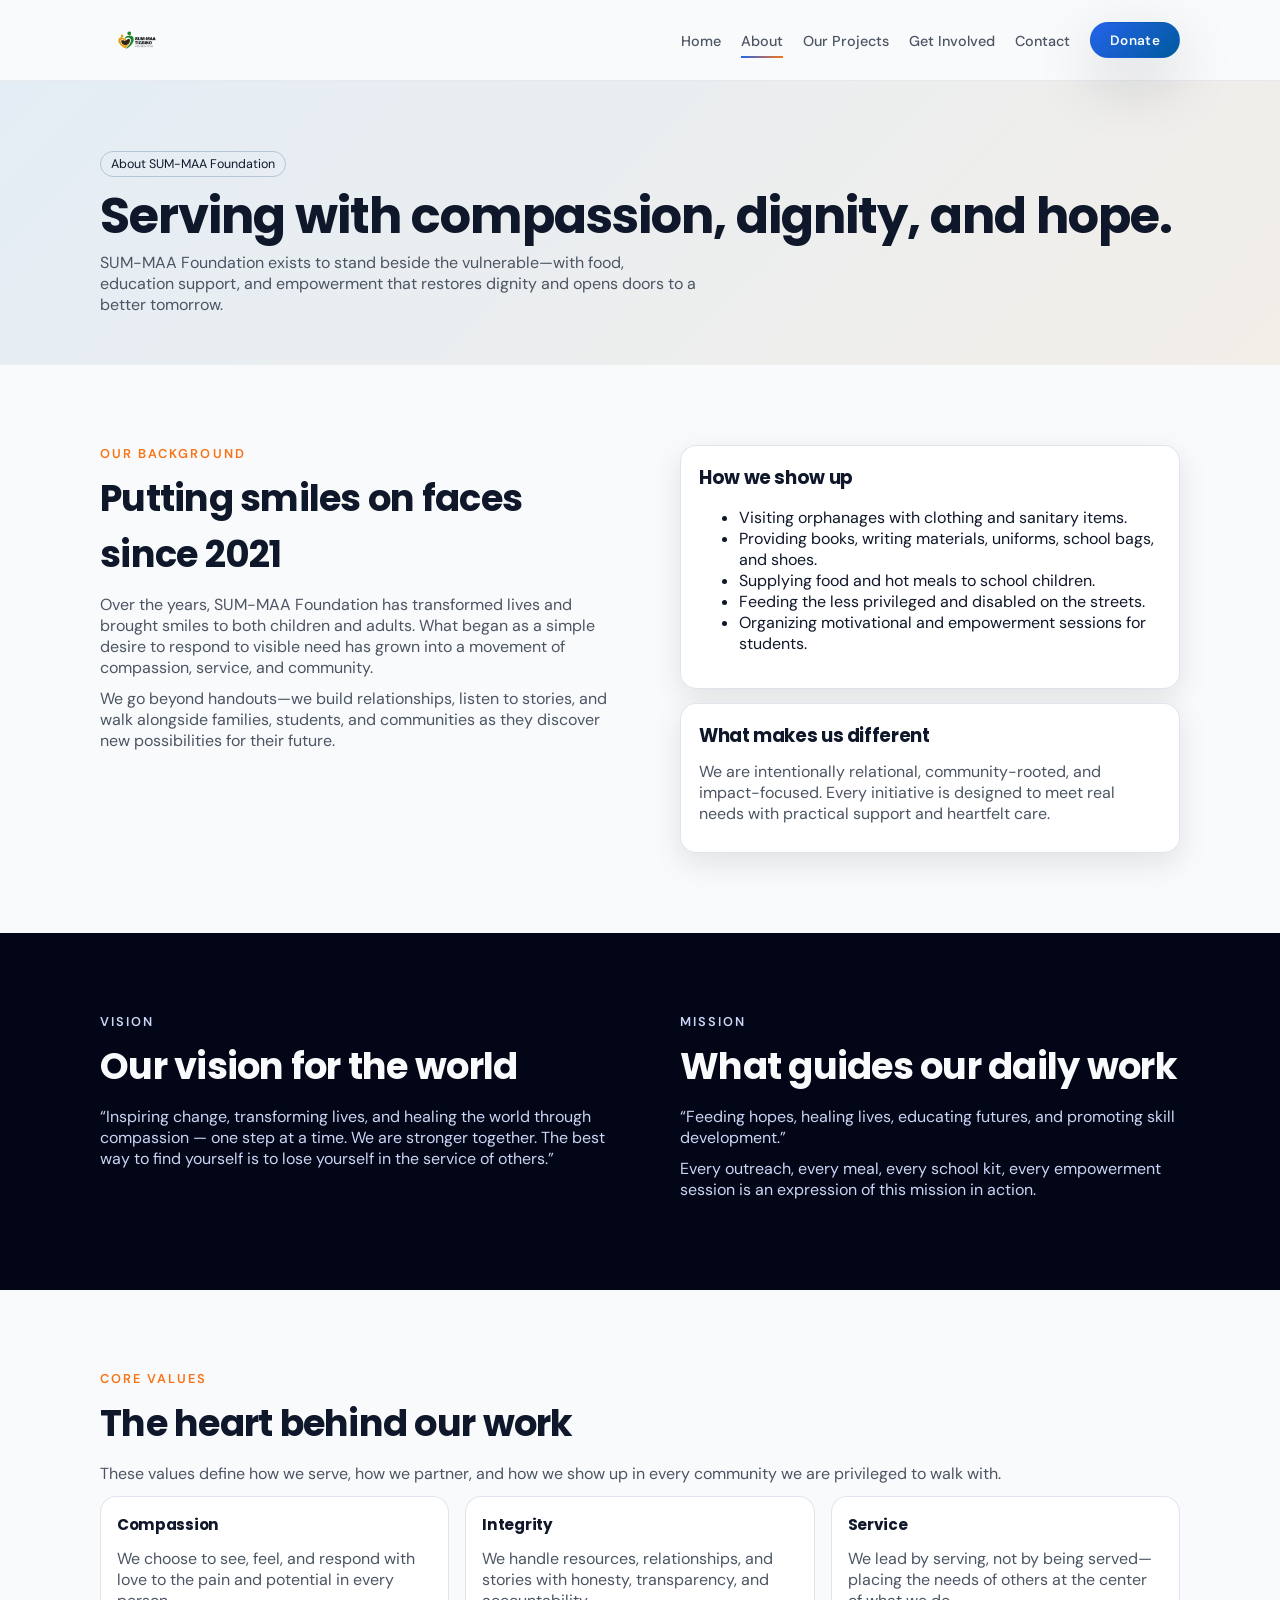
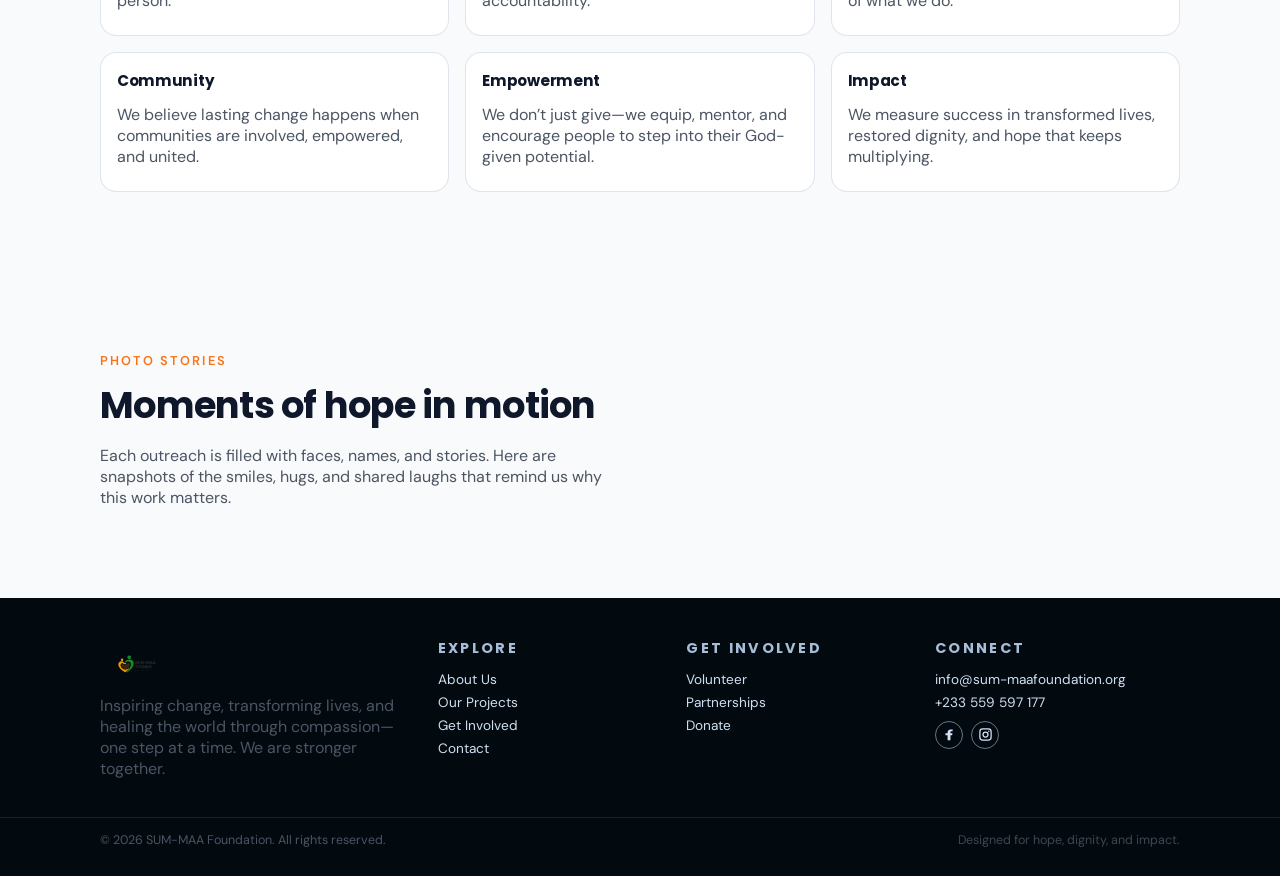
==== commit 185e3504: "Remove physical office references" ====
--- a/about.html
+++ b/about.html
@@ -204,7 +204,6 @@
           <ul>
             <li><a href="mailto:info@sum-maafoundation.org">info@sum-maafoundation.org</a></li>
             <li><a href="tel:+233559597177">+233 559 597 177</a></li>
-            <li>Accra, Ghana (placeholder)</li>
           </ul>
           <div class="footer-social" aria-label="Official social media accounts">
             <a
--- a/assets/css/styles.css
+++ b/assets/css/styles.css
@@ -1096,3 +1096,45 @@
   }
 }
 
+
+/* Formspree submission confirmation */
+.narrow-content {
+  max-width: 760px;
+  margin-left: auto;
+  margin-right: auto;
+  text-align: center;
+}
+
+.button-row {
+  display: flex;
+  justify-content: center;
+  align-items: center;
+  gap: 1rem;
+  flex-wrap: wrap;
+  padding-top: 1.5rem;
+}
+
+.button-row .btn {
+  min-width: 150px;
+}
+
+@media (max-width: 640px) {
+  .button-row {
+    align-items: stretch;
+    flex-direction: column;
+  }
+
+  .button-row .btn {
+    width: 100%;
+  }
+}
+
+.form-status {
+  padding-top: 1rem;
+  color: var(--color-muted, #667085);
+  font-size: 0.95rem;
+}
+
+.form-status a {
+  color: inherit;
+}
